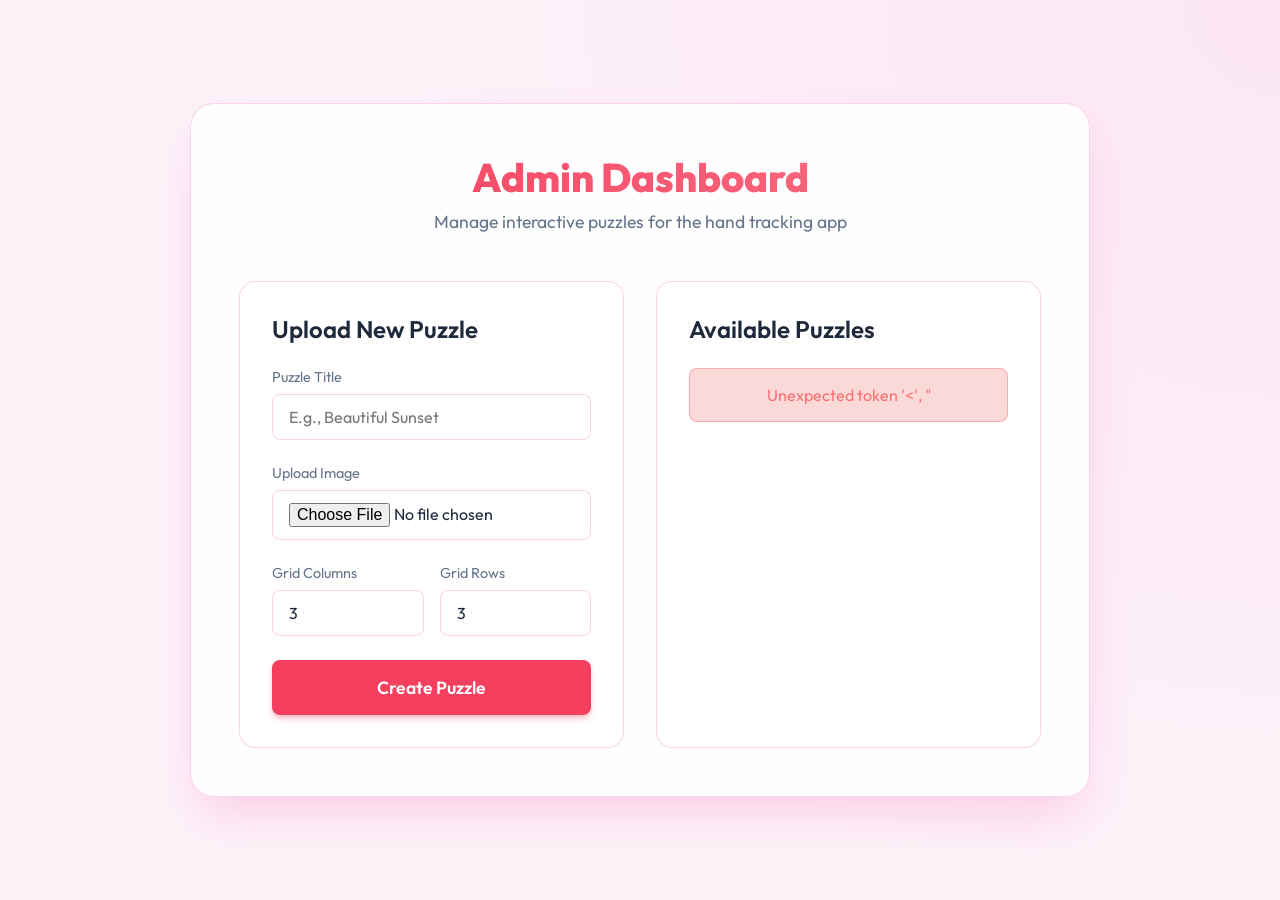
==== admin/index.html @ f780eb13 "new wak" ====
<!DOCTYPE html>
<html lang="en">
<head>
    <meta charset="UTF-8">
    <meta name="viewport" content="width=device-width, initial-scale=1.0">
    <title>Puzzle Admin Dashboard</title>
    <link href="https://fonts.googleapis.com/css2?family=Outfit:wght@300;400;600;800&display=swap" rel="stylesheet">
    <style>
        :root {
            --primary: #f43f5e;
            --primary-hover: #e11d48;
            --bg-color: #fdf2f8;
            --surface: rgba(255, 255, 255, 0.9);
            --surface-border: rgba(244, 114, 182, 0.3);
            --text: #1e293b;
            --text-muted: #64748b;
        }

        * {
            box-sizing: border-box;
            margin: 0;
            padding: 0;
            font-family: 'Outfit', sans-serif;
        }

        body {
            background-color: var(--bg-color);
            color: var(--text);
            min-height: 100vh;
            display: flex;
            align-items: center;
            justify-content: center;
            background: radial-gradient(circle at top right, #fce7f3, #fdf2f8 60%);
            padding: 2rem;
        }

        .dashboard {
            width: 100%;
            max-width: 900px;
            background: var(--surface);
            backdrop-filter: blur(16px);
            -webkit-backdrop-filter: blur(16px);
            border: 1px solid var(--surface-border);
            border-radius: 24px;
            padding: 3rem;
            box-shadow: 0 25px 50px -12px rgba(244, 114, 182, 0.3);
            animation: fadeIn 0.8s ease-out forwards;
        }

        @keyframes fadeIn {
            from { opacity: 0; transform: translateY(20px); }
            to { opacity: 1; transform: translateY(0); }
        }

        header {
            text-align: center;
            margin-bottom: 3rem;
        }

        h1 {
            font-size: 2.5rem;
            font-weight: 800;
            background: linear-gradient(to right, #f43f5e, #fb7185);
            -webkit-background-clip: text;
            -webkit-text-fill-color: transparent;
            background-clip: text;
            margin-bottom: 0.5rem;
        }

        p.subtitle {
            color: var(--text-muted);
            font-size: 1.1rem;
        }

        .grid-container {
            display: grid;
            grid-template-columns: 1fr 1fr;
            gap: 2rem;
        }

        .card {
            background: rgba(255, 255, 255, 0.6);
            border: 1px solid var(--surface-border);
            border-radius: 16px;
            padding: 2rem;
        }

        h2 {
            font-size: 1.5rem;
            margin-bottom: 1.5rem;
            font-weight: 600;
        }

        .form-group {
            margin-bottom: 1.5rem;
        }

        label {
            display: block;
            margin-bottom: 0.5rem;
            color: var(--text-muted);
            font-size: 0.9rem;
        }

        input[type="text"],
        input[type="number"],
        input[type="file"] {
            width: 100%;
            padding: 0.75rem 1rem;
            background: rgba(255, 255, 255, 0.8);
            border: 1px solid var(--surface-border);
            border-radius: 8px;
            color: var(--text);
            font-size: 1rem;
            transition: all 0.3s ease;
        }

        input[type="text"]:focus,
        input[type="number"]:focus {
            outline: none;
            border-color: var(--primary);
            box-shadow: 0 0 0 2px rgba(99, 102, 241, 0.2);
        }

        .row {
            display: flex;
            gap: 1rem;
        }

        .row .form-group {
            flex: 1;
        }

        button {
            width: 100%;
            padding: 1rem;
            background: var(--primary);
            color: white;
            border: none;
            border-radius: 8px;
            font-size: 1.1rem;
            font-weight: 600;
            cursor: pointer;
            transition: all 0.3s ease;
            box-shadow: 0 4px 6px -1px rgba(244, 63, 94, 0.4);
        }

        button:hover {
            background: var(--primary-hover);
            transform: translateY(-2px);
            box-shadow: 0 10px 15px -3px rgba(244, 63, 94, 0.5);
        }

        #message {
            margin-top: 1rem;
            padding: 1rem;
            border-radius: 8px;
            text-align: center;
            display: none;
        }

        .success { background: rgba(16, 185, 129, 0.2); color: #34d399; border: 1px solid rgba(16, 185, 129, 0.3); }
        .error { background: rgba(239, 68, 68, 0.2); color: #f87171; border: 1px solid rgba(239, 68, 68, 0.3); }

        .puzzle-list {
            list-style: none;
            max-height: 400px;
            overflow-y: auto;
        }

        .puzzle-item {
            display: flex;
            align-items: center;
            padding: 1rem;
            background: rgba(244, 114, 182, 0.1);
            border: 1px solid var(--surface-border);
            border-radius: 12px;
            margin-bottom: 1rem;
            transition: background 0.3s;
        }

        .puzzle-item:hover {
            background: rgba(244, 114, 182, 0.2);
        }

        .puzzle-item img {
            width: 60px;
            height: 60px;
            object-fit: cover;
            border-radius: 8px;
            margin-right: 1rem;
        }

        .puzzle-info h4 { margin-bottom: 0.25rem; }
        .puzzle-info p { color: var(--text-muted); font-size: 0.85rem; }

        /* Custom Scrollbar */
        ::-webkit-scrollbar { width: 8px; }
        ::-webkit-scrollbar-track { background: rgba(0,0,0,0.1); border-radius: 4px; }
        ::-webkit-scrollbar-thumb { background: rgba(255,255,255,0.2); border-radius: 4px; }
        ::-webkit-scrollbar-thumb:hover { background: rgba(255,255,255,0.4); }

        @media (max-width: 768px) {
            .grid-container { grid-template-columns: 1fr; }
        }
    </style>
</head>
<body>

    <div class="dashboard">
        <header>
            <h1>Admin Dashboard</h1>
            <p class="subtitle">Manage interactive puzzles for the hand tracking app</p>
        </header>

        <div class="grid-container">
            <!-- Upload Section -->
            <div class="card">
                <h2>Upload New Puzzle</h2>
                <form id="uploadForm">
                    <div class="form-group">
                        <label for="title">Puzzle Title</label>
                        <input type="text" id="title" name="title" placeholder="E.g., Beautiful Sunset" required>
                    </div>

                    <div class="form-group">
                        <label for="image">Upload Image</label>
                        <input type="file" id="image" name="image" accept="image/*" required>
                    </div>

                    <div class="row">
                        <div class="form-group">
                            <label for="columns">Grid Columns</label>
                            <input type="number" id="columns" name="columns" value="3" min="2" max="10" required>
                        </div>
                        <div class="form-group">
                            <label for="rows">Grid Rows</label>
                            <input type="number" id="rows" name="rows" value="3" min="2" max="10" required>
                        </div>
                    </div>

                    <button type="submit" id="submitBtn">Create Puzzle</button>
                    <div id="message"></div>
                </form>
            </div>

            <!-- List Section -->
            <div class="card">
                <h2>Available Puzzles</h2>
                <ul class="puzzle-list" id="puzzleList">
                    <!-- Puzzles will be loaded here dynamically -->
                </ul>
            </div>
        </div>
    </div>

    <script>
        document.addEventListener('DOMContentLoaded', () => {
            fetchPuzzles();

            const form = document.getElementById('uploadForm');
            const messageEl = document.getElementById('message');
            const submitBtn = document.getElementById('submitBtn');

            form.addEventListener('submit', async (e) => {
                e.preventDefault();
                submitBtn.textContent = 'Uploading...';
                submitBtn.disabled = true;

                const formData = new FormData(form);

                try {
                    const response = await fetch('../backend/upload.php', {
                        method: 'POST',
                        body: formData
                    });

                    const result = await response.json();

                    if (!response.ok) throw new Error(result.error || 'Upload failed');

                    showMessage(result.message, 'success');
                    form.reset();
                    fetchPuzzles();

                } catch (error) {
                    showMessage(error.message, 'error');
                } finally {
                    submitBtn.textContent = 'Create Puzzle';
                    submitBtn.disabled = false;
                }
            });
        });

        function showMessage(msg, type) {
            const el = document.getElementById('message');
            el.textContent = msg;
            el.className = type;
            el.style.display = 'block';
            setTimeout(() => el.style.display = 'none', 5000);
        }

        async function fetchPuzzles() {
            const list = document.getElementById('puzzleList');
            list.innerHTML = '<p class="subtitle" style="text-align:center;">Loading puzzles...</p>';

            try {
                const response = await fetch('../backend/get_puzzles.php');
                const result = await response.json();

                if (!response.ok) throw new Error(result.message || 'Failed to load');

                if (result.success && result.data.length > 0) {
                    list.innerHTML = '';
                    result.data.forEach(puzzle => {
                        list.innerHTML += `
                            <li class="puzzle-item">
                                <img src="../${puzzle.image_url}" alt="${puzzle.title}" onerror="this.src='https://via.placeholder.com/60?text=No+Img'">
                                <div class="puzzle-info">
                                    <h4>${puzzle.title}</h4>
                                    <p>${puzzle.grid_columns}x${puzzle.grid_rows} Grid • Added ${new Date(puzzle.created_at).toLocaleDateString()}</p>
                                </div>
                            </li>
                        `;
                    });
                } else {
                    list.innerHTML = '<p class="subtitle" style="text-align:center;">No puzzles found.</p>';
                }
            } catch (error) {
                list.innerHTML = `<p class="error" style="text-align:center; padding: 1rem; border-radius:8px;">${error.message}</p>`;
            }
        }
    </script>
</body>
</html>
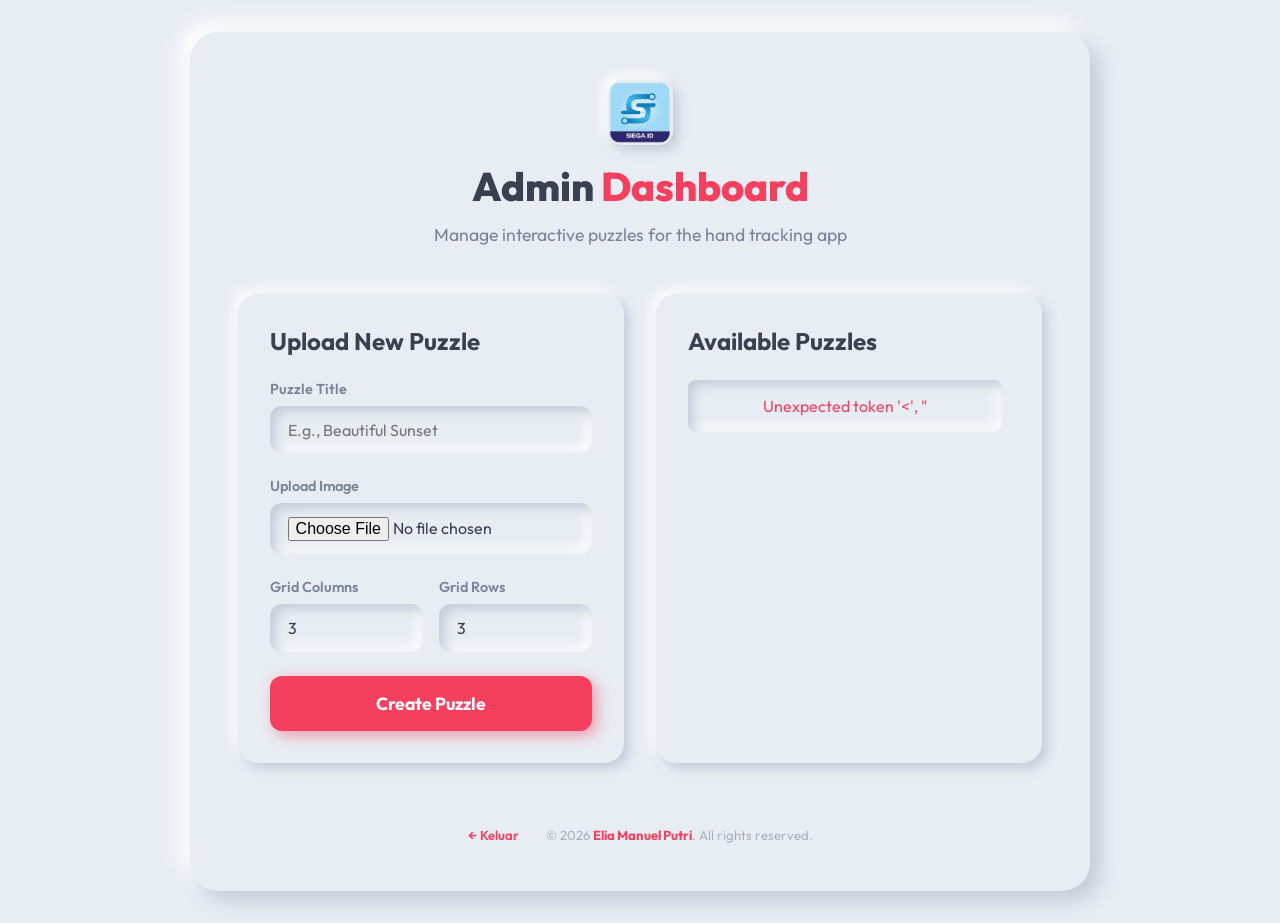
==== commit ca0b8d4d: "NEWEST" ====
--- a/admin/index.html
+++ b/admin/index.html
@@ -7,13 +7,18 @@
     <link href="https://fonts.googleapis.com/css2?family=Outfit:wght@300;400;600;800&display=swap" rel="stylesheet">
     <style>
         :root {
+            --bg: #e8edf3;
+            --surface: #e8edf3;
+            --nm-light: #ffffff;
+            --nm-dark: #c3cbd6;
             --primary: #f43f5e;
-            --primary-hover: #e11d48;
-            --bg-color: #fdf2f8;
-            --surface: rgba(255, 255, 255, 0.9);
-            --surface-border: rgba(244, 114, 182, 0.3);
-            --text: #1e293b;
-            --text-muted: #64748b;
+            --primary-dark: #e11d48;
+            --text: #3a4050;
+            --text-muted: #7a8499;
+            --text-light: #aab0bf;
+            --nm-shadow: 10px 10px 20px var(--nm-dark), -10px -10px 20px var(--nm-light);
+            --nm-shadow-sm: 5px 5px 12px var(--nm-dark), -5px -5px 12px var(--nm-light);
+            --nm-inset: inset 5px 5px 12px var(--nm-dark), inset -5px -5px 12px var(--nm-light);
         }
 
         * {
@@ -24,26 +29,22 @@
         }
 
         body {
-            background-color: var(--bg-color);
+            background-color: var(--bg);
             color: var(--text);
             min-height: 100vh;
             display: flex;
             align-items: center;
             justify-content: center;
-            background: radial-gradient(circle at top right, #fce7f3, #fdf2f8 60%);
             padding: 2rem;
         }
 
         .dashboard {
             width: 100%;
             max-width: 900px;
-            background: var(--surface);
-            backdrop-filter: blur(16px);
-            -webkit-backdrop-filter: blur(16px);
-            border: 1px solid var(--surface-border);
-            border-radius: 24px;
+            background: var(--bg);
+            border-radius: 28px;
             padding: 3rem;
-            box-shadow: 0 25px 50px -12px rgba(244, 114, 182, 0.3);
+            box-shadow: var(--nm-shadow);
             animation: fadeIn 0.8s ease-out forwards;
         }
 
@@ -55,17 +56,34 @@
         header {
             text-align: center;
             margin-bottom: 3rem;
+            display: flex;
+            flex-direction: column;
+            align-items: center;
+            gap: 0.75rem;
+        }
+
+        .header-logo img {
+            height: 65px; width: 65px;
+            object-fit: contain; border-radius: 14px;
+            box-shadow: var(--nm-shadow-sm);
+        }
+        .logo-fallback {
+            height: 65px; width: 65px;
+            border-radius: 14px;
+            background: var(--primary);
+            display: none;
+            align-items: center; justify-content: center;
+            font-size: 2rem;
+            box-shadow: var(--nm-shadow-sm);
         }
 
         h1 {
             font-size: 2.5rem;
             font-weight: 800;
-            background: linear-gradient(to right, #f43f5e, #fb7185);
-            -webkit-background-clip: text;
-            -webkit-text-fill-color: transparent;
-            background-clip: text;
-            margin-bottom: 0.5rem;
-        }
+            color: var(--text);
+            margin-bottom: 0rem;
+        }
+        h1 span { color: var(--primary); }
 
         p.subtitle {
             color: var(--text-muted);
@@ -79,16 +97,17 @@
         }
 
         .card {
-            background: rgba(255, 255, 255, 0.6);
-            border: 1px solid var(--surface-border);
-            border-radius: 16px;
+            background: var(--bg);
+            border-radius: 20px;
             padding: 2rem;
+            box-shadow: var(--nm-shadow-sm);
         }
 
         h2 {
             font-size: 1.5rem;
             margin-bottom: 1.5rem;
-            font-weight: 600;
+            font-weight: 700;
+            color: var(--text);
         }
 
         .form-group {
@@ -100,26 +119,28 @@
             margin-bottom: 0.5rem;
             color: var(--text-muted);
             font-size: 0.9rem;
+            font-weight: 600;
         }
 
         input[type="text"],
         input[type="number"],
         input[type="file"] {
             width: 100%;
-            padding: 0.75rem 1rem;
-            background: rgba(255, 255, 255, 0.8);
-            border: 1px solid var(--surface-border);
-            border-radius: 8px;
+            padding: 0.85rem 1.1rem;
+            background: var(--bg);
+            border: none;
+            border-radius: 12px;
             color: var(--text);
             font-size: 1rem;
+            box-shadow: var(--nm-inset);
+            outline: none;
             transition: all 0.3s ease;
         }
 
         input[type="text"]:focus,
         input[type="number"]:focus {
-            outline: none;
-            border-color: var(--primary);
-            box-shadow: 0 0 0 2px rgba(99, 102, 241, 0.2);
+            box-shadow: inset 6px 6px 14px var(--nm-dark), inset -6px -6px 14px var(--nm-light),
+                        0 0 0 2px rgba(244, 63, 94, 0.2);
         }
 
         .row {
@@ -137,79 +158,100 @@
             background: var(--primary);
             color: white;
             border: none;
-            border-radius: 8px;
+            border-radius: 12px;
             font-size: 1.1rem;
-            font-weight: 600;
+            font-weight: 700;
             cursor: pointer;
-            transition: all 0.3s ease;
-            box-shadow: 0 4px 6px -1px rgba(244, 63, 94, 0.4);
+            transition: all 0.25s ease;
+            box-shadow: 5px 5px 14px rgba(244, 63, 94, 0.45), -3px -3px 10px rgba(255, 200, 210, 0.25);
         }
 
         button:hover {
-            background: var(--primary-hover);
-            transform: translateY(-2px);
-            box-shadow: 0 10px 15px -3px rgba(244, 63, 94, 0.5);
+            background: var(--primary-dark);
+            transform: translateY(-1px);
+        }
+        button:active {
+            box-shadow: inset 4px 4px 10px rgba(160, 40, 70, 0.4);
+            transform: scale(0.98);
         }
 
         #message {
             margin-top: 1rem;
             padding: 1rem;
-            border-radius: 8px;
+            border-radius: 12px;
             text-align: center;
             display: none;
-        }
-
-        .success { background: rgba(16, 185, 129, 0.2); color: #34d399; border: 1px solid rgba(16, 185, 129, 0.3); }
-        .error { background: rgba(239, 68, 68, 0.2); color: #f87171; border: 1px solid rgba(239, 68, 68, 0.3); }
+            font-weight: 600;
+        }
+
+        .success { background: var(--bg); color: #10b981; box-shadow: var(--nm-inset); }
+        .error { background: var(--bg); color: #f43f5e; box-shadow: var(--nm-inset); }
 
         .puzzle-list {
             list-style: none;
             max-height: 400px;
             overflow-y: auto;
+            padding-right: 0.5rem;
         }
 
         .puzzle-item {
             display: flex;
             align-items: center;
             padding: 1rem;
-            background: rgba(244, 114, 182, 0.1);
-            border: 1px solid var(--surface-border);
-            border-radius: 12px;
+            background: var(--bg);
+            border-radius: 16px;
             margin-bottom: 1rem;
-            transition: background 0.3s;
+            box-shadow: var(--nm-shadow-sm);
+            transition: transform 0.2s;
         }
 
         .puzzle-item:hover {
-            background: rgba(244, 114, 182, 0.2);
+            transform: translateX(4px);
         }
 
         .puzzle-item img {
             width: 60px;
             height: 60px;
             object-fit: cover;
-            border-radius: 8px;
+            border-radius: 10px;
             margin-right: 1rem;
-        }
-
-        .puzzle-info h4 { margin-bottom: 0.25rem; }
+            box-shadow: var(--nm-shadow-sm);
+        }
+
+        .puzzle-info h4 { margin-bottom: 0.25rem; font-weight: 700; color: var(--text); }
         .puzzle-info p { color: var(--text-muted); font-size: 0.85rem; }
 
         /* Custom Scrollbar */
-        ::-webkit-scrollbar { width: 8px; }
-        ::-webkit-scrollbar-track { background: rgba(0,0,0,0.1); border-radius: 4px; }
-        ::-webkit-scrollbar-thumb { background: rgba(255,255,255,0.2); border-radius: 4px; }
-        ::-webkit-scrollbar-thumb:hover { background: rgba(255,255,255,0.4); }
+        ::-webkit-scrollbar { width: 6px; }
+        ::-webkit-scrollbar-track { background: var(--bg); border-radius: 4px; box-shadow: var(--nm-inset); }
+        ::-webkit-scrollbar-thumb { background: var(--nm-dark); border-radius: 4px; }
+        ::-webkit-scrollbar-thumb:hover { background: var(--text-light); }
 
         @media (max-width: 768px) {
             .grid-container { grid-template-columns: 1fr; }
         }
+        
+        footer {
+            margin-top: 2.5rem;
+            text-align: center;
+            font-size: 0.82rem;
+            color: var(--text-light);
+            padding-top: 1.5rem;
+        }
+        footer a { color: var(--primary); font-weight: 600; text-decoration: none; margin-right: 1.5rem; }
+        footer span { color: var(--primary); font-weight: 700; }
     </style>
 </head>
 <body>
 
     <div class="dashboard">
         <header>
-            <h1>Admin Dashboard</h1>
+            <div class="header-logo">
+                <img id="logoImg" src="../frontend/assets/logo.png" alt="Logo"
+                     onerror="this.style.display='none'; document.getElementById('logoFallback').style.display='flex';">
+                <div class="logo-fallback" id="logoFallback">🧩</div>
+            </div>
+            <h1>Admin <span>Dashboard</span></h1>
             <p class="subtitle">Manage interactive puzzles for the hand tracking app</p>
         </header>
 
@@ -252,6 +294,11 @@
                 </ul>
             </div>
         </div>
+        <!-- Footer -->
+        <footer>
+            <a href="../index.html" onclick="localStorage.removeItem('isAdmin')">← Keluar</a>
+            &copy; 2026 <span>Elia Manuel Putri</span>. All rights reserved.
+        </footer>
     </div>
 
     <script>
